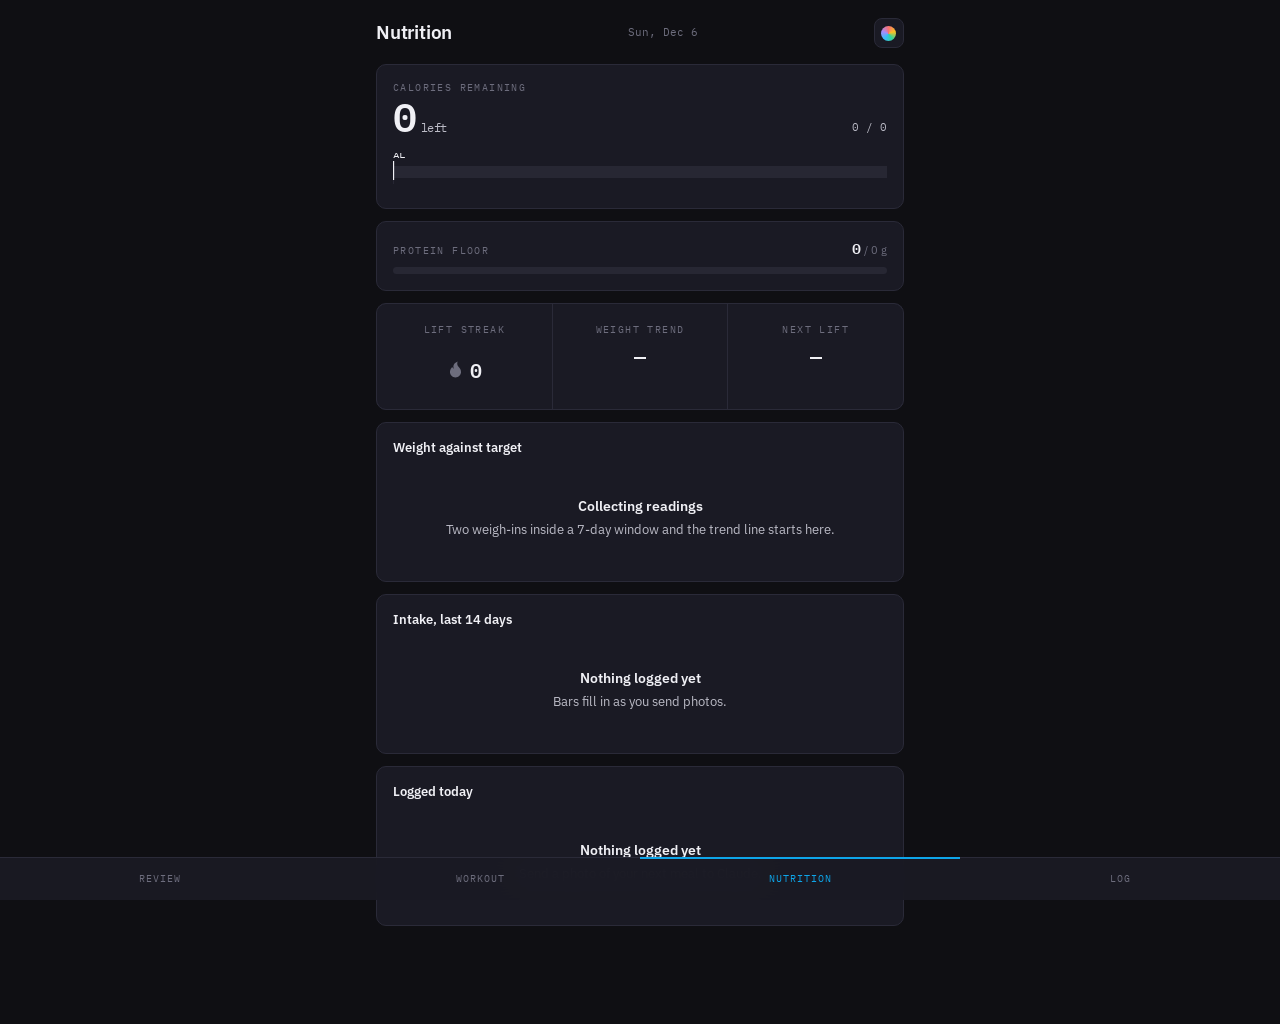
==== nutrition.html @ 232f8f1e "Home page is the review; exercises collapse; drop test session - index.html is now the review page a" ====
<!DOCTYPE html>
<html lang="en">
<head>
<meta charset="utf-8">
<meta name="viewport" content="width=device-width,initial-scale=1,viewport-fit=cover">
<meta name="apple-mobile-web-app-capable" content="yes">
<title>Nutrition</title>
<link rel="icon" href="assets/icon.svg" type="image/svg+xml">
<link rel="icon" href="assets/favicon-32.png" sizes="32x32">
<link rel="apple-touch-icon" href="assets/apple-touch-icon.png">
<link rel="preconnect" href="https://fonts.googleapis.com">
<link rel="preconnect" href="https://fonts.gstatic.com" crossorigin>
<link href="https://fonts.googleapis.com/css2?family=IBM+Plex+Mono:wght@400;500;600&family=IBM+Plex+Sans:wght@400;500;600&display=swap" rel="stylesheet">
<link rel="stylesheet" href="assets/app.css">
<script src="assets/theme.js"></script>
</head>
<body>

<div class="wrap">
  <header>
    <h1>Nutrition</h1>
    <span class="date" id="today"></span>
  </header>

  <section class="panel on" id="p-today">
    <div class="card">
      <div class="gauge-head">
        <div>
          <div class="eyebrow">Calories remaining</div>
          <div class="num gauge-big" id="remain">&mdash;</div>
        </div>
        <div class="gauge-right">
          <span id="eaten">0</span> / <span id="goal">0</span><br>
          <span id="provisional"></span>
        </div>
      </div>
      <div class="gauge"><svg id="gauge" viewBox="0 0 320 44" preserveAspectRatio="none" aria-hidden="true"></svg></div>
    </div>

    <div class="card">
      <div class="row">
        <span class="eyebrow">Protein floor</span>
        <span><span class="num" id="pnow">0</span> <span style="color:var(--ink-3);font-size:11px">/ <span id="pgoal">0</span> g</span></span>
      </div>
      <div class="pbar" id="pbar"><i style="width:0%"></i></div>
    </div>

    <div class="strip">
      <div>
        <span class="eyebrow">Lift streak</span>
        <div class="flamewrap">
          <svg class="flame" id="flame" viewBox="0 0 24 24" aria-hidden="true">
            <path class="outer" d="M12 22c3.9 0 7-3 7-6.8 0-2.6-1.3-4.3-2.6-5.9-1.1-1.4-2.2-2.7-2.2-4.6 0-.9.2-1.8.5-2.7-3.2 1.2-5.4 3.6-5.4 6.2 0 1 .3 1.9.7 2.7-1-.4-1.8-1.2-2.2-2.2C6.6 10 5 12.2 5 15.2 5 19 8.1 22 12 22z"/>
            <path class="inner" d="M12 22c1.9 0 3.5-1.5 3.5-3.4 0-1.3-.7-2.2-1.4-3-.6-.7-1.1-1.4-1.1-2.4 0-.5.1-.9.3-1.4-1.7.6-2.9 1.9-2.9 3.3 0 .5.1 1 .4 1.4-.5-.2-.9-.6-1.2-1.1-.6.8-1.1 1.9-1.1 3.2 0 1.9 1.6 3.4 3.5 3.4z"/>
          </svg>
          <span class="num" id="streak">0</span>
        </div>
      </div>
      <div><span class="eyebrow">Weight trend</span><span class="num" id="wtrend">&mdash;</span></div>
      <div><span class="eyebrow">Next lift</span><span class="num" id="nextlift">&mdash;</span></div>
    </div>

    <div class="card">
      <h2>Weight against target</h2>
      <div id="weightchart"></div>
    </div>

    <div class="card">
      <h2>Intake, last 14 days</h2>
      <div id="calchart"></div>
    </div>

    <div class="card">
      <h2>Logged today</h2>
      <div id="todaylist"></div>
    </div>
  </section>

  <section class="panel" id="p-log">
    <div id="loglist"></div>
  </section>

</div>

<nav>
  <a href="index.html">Review</a>
  <a href="workout.html">Workout</a>
  <button class="on" data-p="today">Nutrition</button>
  <button data-p="log">Log</button>
</nav>

<script src="assets/data.js"></script>
<script>
function showTab(name) {
  document.querySelectorAll('nav button').forEach(x => x.classList.toggle('on', x.dataset.p === name));
  document.querySelectorAll('.panel').forEach(x => x.classList.toggle('on', x.id === 'p-' + name));
  window.scrollTo(0, 0);
}
document.querySelectorAll('nav button').forEach(b => b.onclick = () => {
  showTab(b.dataset.p);
  history.replaceState(null, '', '#' + b.dataset.p);
});

// Deep links resolve before any fetch runs. Coming back from workout.html to
// nutrition.html#log lands on the Log tab immediately, and stays there even if the
// data load is slow or fails outright.
if (location.hash === '#log') showTab('log');

const css = v => getComputedStyle(document.documentElement).getPropertyValue(v).trim();

// Streak, computed here rather than read from state.json. state.json is a
// cache for the widget and goes stale the moment a day passes without a write.
// The month file is the truth, so the dashboard counts from it directly.
// dates arrives newest first. Today in progress does not break the streak.
function computeStreak(nutrition, dates, proteinGoal) {
  if (!proteinGoal) return 0;
  let n = 0;
  for (let i = 0; i < dates.length; i++) {
    const entries = (nutrition[dates[i]] || {}).entries || [];
    const met = entries.length > 0 && dayTotals(entries).pro >= proteinGoal;
    if (met) n++;
    else if (i === 0) continue;
    else break;
  }
  return n;
}

// Training streak: consecutive scheduled lift days with a logged session.
// Add-ins and off-day sessions neither count nor break it. Today in progress
// never breaks it. This is what the flame shows now; the nutrition streak
// above is dormant, kept for when food logging comes back.
function computeLiftStreak(workouts, config) {
  const lift = (config.schedule || {}).lift || ['Mon', 'Wed', 'Fri'];
  const names = ['Sun', 'Mon', 'Tue', 'Wed', 'Thu', 'Fri', 'Sat'];
  const did = iso => (workouts[iso] || []).some(s => s.feel !== 'skipped' && (s.exercises || []).length);
  const today = isoDate(new Date());
  const d = new Date();
  let n = 0;
  for (let i = 0; i < 120; i++) {
    const iso = isoDate(d);
    if (lift.includes(names[d.getDay()])) {
      if (did(iso)) n++;
      else if (iso !== today) break;
    }
    d.setDate(d.getDate() - 1);
  }
  return n;
}

function nextLiftDay(config) {
  const lift = (config.schedule || {}).lift || [];
  const names = ['Sun', 'Mon', 'Tue', 'Wed', 'Thu', 'Fri', 'Sat'];
  const now = new Date();
  for (let i = 0; i < 7; i++) {
    const d = new Date(now);
    d.setDate(d.getDate() + i);
    if (lift.includes(names[d.getDay()])) return i === 0 ? 'Today' : names[d.getDay()];
  }
  return '\u2014';
}

// Signature element: a chart-recorder scale. Ticks every 500 kcal, a filled
// track for what's eaten, and a hard marker at the goal.
function drawGauge(eaten, goal) {
  const W = 320, BASE = 30, H = 12;
  const max = Math.max(goal * 1.15, eaten * 1.05, 1);
  const x = v => Math.min(v / max, 1) * W;
  const over = eaten > goal;
  let s = `<rect x="0" y="${BASE - H}" width="${W}" height="${H}" fill="${css('--track')}"/>`;
  s += `<rect x="0" y="${BASE - H}" width="${x(Math.min(eaten, goal))}" height="${H}" fill="${css('--signal')}"/>`;
  if (over) s += `<rect x="${x(goal)}" y="${BASE - H}" width="${x(eaten) - x(goal)}" height="${H}" fill="${css('--over')}"/>`;
  for (let v = 0; v <= max; v += 500) {
    const tall = v % 1000 === 0;
    s += `<line x1="${x(v)}" y1="${BASE}" x2="${x(v)}" y2="${BASE + (tall ? 6 : 3)}" stroke="${css('--rule')}" stroke-width="1"/>`;
    if (tall && v > 0) s += `<text x="${x(v)}" y="${BASE + 15}" font-family="IBM Plex Mono,monospace" font-size="7" fill="${css('--ink-3')}" text-anchor="middle">${v / 1000}k</text>`;
  }
  s += `<line x1="${x(goal)}" y1="${BASE - H - 5}" x2="${x(goal)}" y2="${BASE + 2}" stroke="${css('--ink')}" stroke-width="1.5"/>`;
  s += `<text x="${x(goal)}" y="${BASE - H - 8}" font-family="IBM Plex Mono,monospace" font-size="7" fill="${css('--ink')}" text-anchor="middle">GOAL</text>`;
  document.getElementById('gauge').innerHTML = s;
}

// Actual 7-day rolling average against the target slope. This is the only
// signal that sets the calorie number, so it gets its own chart.
function drawWeight(el, trend, startLb, lbPerWeek) {
  if (trend.length < 2) {
    el.innerHTML = '<div class="empty"><b>Collecting readings</b>Two weigh-ins inside a 7-day window and the trend line starts here.</div>';
    return;
  }
  const W = 320, H = 108, P = 26;
  const t0 = new Date(trend[0].date), t1 = new Date(trend[trend.length - 1].date);
  const span = Math.max((t1 - t0) / 86400000, 1);
  const base = startLb || trend[0].lb;
  const target = d => base + (lbPerWeek / 7) * d;

  const days = trend.map(p => (new Date(p.date) - t0) / 86400000);
  const all = trend.map(p => p.lb).concat([target(0), target(span)]);
  const lo = Math.min(...all) - 0.6, hi = Math.max(...all) + 0.6;

  const x = d => P + (d / span) * (W - P - 8);
  const y = v => H - 20 - ((v - lo) / (hi - lo)) * (H - 34);

  const line = trend.map((p, i) => `${x(days[i])},${y(p.lb)}`).join(' ');
  const tline = `${x(0)},${y(target(0))} ${x(span)},${y(target(span))}`;

  let s = `<svg class="chart" viewBox="0 0 ${W} ${H}">`;
  [hi, (hi + lo) / 2, lo].forEach(v => {
    s += `<line x1="${P}" y1="${y(v)}" x2="${W - 8}" y2="${y(v)}" stroke="${css('--rule')}" stroke-width=".5"/>`;
    s += `<text x="${P - 5}" y="${y(v) + 3}" font-family="IBM Plex Mono,monospace" font-size="8" fill="${css('--ink-3')}" text-anchor="end">${v.toFixed(1)}</text>`;
  });
  s += `<polyline points="${tline}" fill="none" stroke="${css('--ink-3')}" stroke-width="1.5" stroke-dasharray="4 3"/>`;
  s += `<polyline points="${line}" fill="none" stroke="${css('--signal')}" stroke-width="2" stroke-linejoin="round"/>`;
  trend.forEach((p, i) => { s += `<circle cx="${x(days[i])}" cy="${y(p.lb)}" r="2.5" fill="${css('--signal')}"/>`; });
  s += '</svg>';

  const last = trend[trend.length - 1].lb, want = target(span);
  const gap = last - want;
  s += `<div class="chart-legend">
    <span><i style="background:${css('--signal')}"></i>Actual</span>
    <span><i style="background:${css('--ink-3')}"></i>Target ${lbPerWeek}/wk</span>
  </div>
  <div class="delta" style="margin-top:7px">Trend <b>${last.toFixed(1)} lb</b>, ${Math.abs(gap).toFixed(1)} ${gap >= 0 ? 'above' : 'below'} target pace.</div>`;
  el.innerHTML = s;
}

function drawCalories(el, dates, nutrition, goal) {
  const series = dates.slice().reverse().map(d => ({ d, cal: dayTotals((nutrition[d] || {}).entries).cal }));
  if (!series.some(p => p.cal > 0)) {
    el.innerHTML = '<div class="empty"><b>Nothing logged yet</b>Bars fill in as you send photos.</div>';
    return;
  }
  const W = 320, H = 96, TOP = 8, BOT = 16;
  const max = Math.max(goal * 1.2, ...series.map(p => p.cal), 1);
  const gap = W / series.length, bw = gap * 0.62;
  const y = v => TOP + (1 - v / max) * (H - TOP - BOT);
  const floor = y(max * 0.04);

  let s = `<svg class="chart" viewBox="0 0 ${W} ${H}">`;
  series.forEach((p, i) => {
    const cx = gap * i + (gap - bw) / 2;
    s += `<rect x="${cx}" y="${floor}" width="${bw}" height="${Math.max(H - BOT - floor, 0)}" fill="${css('--track')}" rx="1.5"/>`;
    if (p.cal > 0) s += `<rect x="${cx}" y="${y(p.cal)}" width="${bw}" height="${H - BOT - y(p.cal)}" fill="${css('--signal')}" rx="1.5"/>`;
    if (i % 3 === 0) s += `<text x="${cx + bw / 2}" y="${H - 4}" font-family="IBM Plex Mono,monospace" font-size="7" fill="${css('--ink-3')}" text-anchor="middle">${p.d.slice(8)}</text>`;
  });
  s += `<line x1="0" y1="${y(goal)}" x2="${W}" y2="${y(goal)}" stroke="${css('--ink')}" stroke-width="1" stroke-dasharray="3 3"/>`;
  s += `<text x="${W - 2}" y="${y(goal) - 4}" font-family="IBM Plex Mono,monospace" font-size="7" fill="${css('--ink')}" text-anchor="end">GOAL</text>`;
  s += '</svg>';

  const logged = series.filter(p => p.cal > 0);
  const avg = Math.round(logged.reduce((a, p) => a + p.cal, 0) / logged.length);
  s += `<div class="delta" style="margin-top:9px">Average <b>${avg.toLocaleString()}</b> across ${logged.length} logged ${logged.length === 1 ? 'day' : 'days'}.</div>`;
  el.innerHTML = s;
}

function foodRow(e) {
  return `<div class="entry">
    <div><div class="desc">${e.description}</div>
    <div class="meta">${e.time || 'intake'}${e.confidence === 'low' ? '<span class="flag">est</span>' : ''}</div></div>
    <div class="vals"><b>${e.calories}</b><span>${e.protein_g}g protein</span></div>
  </div>`;
}

function workoutRow(s) {
  const n = (s.exercises || []).length;
  const sets = (s.exercises || []).reduce((a, e) => a + (e.sets || []).length, 0);
  return `<div class="entry out">
    <div><div class="desc">${s.title || 'Session'}</div>
    <div class="meta">${s.feel === 'skipped' ? 'skipped' : 'felt ' + (s.feel || 'ok')}</div></div>
    <div class="vals"><b>${n}</b><span>${sets} sets</span></div>
  </div>`;
}

function healthRow(h) {
  const bits = [];
  if (h.steps) bits.push(h.steps.toLocaleString() + ' steps');
  if (h.body_mass_lb > 0) bits.push(h.body_mass_lb + ' lb');
  return `<div class="entry out">
    <div><div class="desc">Daily activity</div>
    <div class="meta">${bits.join(' \u00b7 ') || 'watch data'}</div></div>
    <div class="vals"><b>${Math.round(h.active_energy_kcal || 0)}</b><span>active kcal</span></div>
  </div>`;
}

(async function () {
  const now = new Date();
  const todayISO = isoDate(now);
  document.getElementById('today').textContent = prettyDate(todayISO);

  const { state, config, nutrition, workouts, health, dates } = await loadWindow();

  // Today's totals come from the month file, not from state.json. state.json
  // only refreshes when Claude writes, so on a day with nothing logged yet it
  // still holds the last logged day and the gauge shows a stale number.
  const todayEntries = (nutrition[todayISO] || {}).entries || [];
  const totals = dayTotals(todayEntries);

  const goal  = state.calorie_goal   || (config.targets || {}).calories  || 0;
  const pg    = state.protein_goal_g || (config.targets || {}).protein_g || 0;
  const eaten = totals.cal;
  const pn    = totals.pro;
  const rem   = goal - eaten;

  const el = document.getElementById('remain');
  el.textContent = Math.abs(rem).toLocaleString();
  el.insertAdjacentHTML('beforeend', `<span class="gauge-unit">${rem < 0 ? 'over' : 'left'}</span>`);
  if (rem < 0) el.classList.add('over');

  document.getElementById('eaten').textContent = eaten.toLocaleString();
  document.getElementById('goal').textContent = goal.toLocaleString();
  if (state.provisional_targets || (config.targets || {}).provisional) {
    document.getElementById('provisional').innerHTML = '<span class="flag">provisional</span>';
  }
  drawGauge(eaten, goal);

  document.getElementById('pnow').textContent = pn;
  document.getElementById('pgoal').textContent = pg;
  document.getElementById('pbar').querySelector('i').style.width = Math.min(pg ? pn / pg * 100 : 0, 100) + '%';

  // Flame heats up as the lift-day streak grows. Zero stays cold and gray.
  // Three lift days a week, so 6 is two straight weeks and 12 is a month.
  const days = computeLiftStreak(workouts, config);
  document.getElementById('streak').textContent = days;
  const flame = document.getElementById('flame');
  if (days >= 12) flame.classList.add('lit', 'hot', 'blazing');
  else if (days >= 6) flame.classList.add('lit', 'hot');
  else if (days >= 1) flame.classList.add('lit');

  document.getElementById('nextlift').textContent = nextLiftDay(config);

  const trend = rollingTrend(weightSeries(health));
  document.getElementById('wtrend').textContent =
    trend.length ? trend[trend.length - 1].lb.toFixed(1) : '\u2014';
  drawWeight(
    document.getElementById('weightchart'),
    trend,
    (config.profile || {}).starting_weight_lb,
    (config.targets || {}).weight_gain_lb_per_week || 0.35
  );
  drawCalories(document.getElementById('calchart'), dates, nutrition, goal);

  document.getElementById('todaylist').innerHTML =
    todayEntries.length
      ? todayEntries.map(foodRow).join('')
      : '<div class="empty"><b>Nothing logged yet</b>Send a photo of your next meal to Claude.</div>';

  // Merged log: intake and output side by side, newest day first
  const active = dates.filter(d => nutrition[d] || workouts[d] || health[d]);
  document.getElementById('loglist').innerHTML = active.length ? active.map(d => {
    const food = (nutrition[d] || {}).entries || [];
    const tot = dayTotals(food);
    const out = Math.round((health[d] || {}).active_energy_kcal || 0);

    const sums = [];
    if (tot.cal) sums.push(`<span class="sum-in">IN ${tot.cal.toLocaleString()} \u00b7 ${tot.pro}g</span>`);
    if (out) sums.push(`<span class="sum-out">OUT ${out.toLocaleString()}</span>`);

    const rows = food.map(foodRow).join('')
      + (workouts[d] || []).map(workoutRow).join('')
      + (health[d] ? healthRow(health[d]) : '');

    return `<div class="card daygroup">
      <div class="eyebrow"><span>${prettyDate(d)}</span><span class="sums">${sums.join('')}</span></div>
      ${rows}
    </div>`;
  }).join('') : '<div class="card"><div class="empty"><b>No history yet</b>Days appear here as intake and activity come in.</div></div>';
})();

</script>
</body>
</html>
---- assets/app.css ----
/* ===================================================================
   Bulk Manager stylesheet
   Every colour routes through a CSS custom property, so a theme is a
   single attribute swap on <html data-theme="...">. assets/theme.js
   owns the switching and writes the gecko palette inline at runtime.
   =================================================================== */

/* ---------- THEMES ---------- */
:root,
html[data-theme="dark"]{
  --paper:#0F0F13;
  --card:#1A1A24;
  --ink:#F0F0F5;
  --ink-2:#BBBBC6;
  --ink-3:#6D6D7D;
  --rule:#2A2A38;
  --track:#272733;
  --signal:#0EA5E9;
  --protein:#22D3A0;
  --burn:#F59E0B;
  --over:#F87171;
  --navbg:rgba(26,26,36,.93);
}

html[data-theme="light"]{
  --paper:#F6F3EC;
  --card:#FFFFFF;
  --ink:#16161C;
  --ink-2:#4A4A55;
  --ink-3:#8B8474;
  --rule:#DDD6C7;
  --track:#EBE6DA;
  --signal:#0369A1;
  --protein:#0F9D6F;
  --burn:#B45309;
  --over:#DC2626;
  --navbg:rgba(255,255,255,.93);
}

html[data-theme="sepia"]{
  --paper:#1B1510;
  --card:#2A211A;
  --ink:#F2E7D6;
  --ink-2:#C9B8A0;
  --ink-3:#8B7A66;
  --rule:#3F332A;
  --track:#3A2F26;
  --signal:#E0A458;
  --protein:#86C98B;
  --burn:#F0B429;
  --over:#E08A7A;
  --navbg:rgba(42,33,26,.93);
}

/* gecko writes its variables inline on <html> at runtime */

/* Difficulty colours stay fixed across every theme. The whole point of a
   colour-coded effort scale is that the colours mean the same thing on
   Tuesday in the dark theme as they did on Monday in the light one. */
:root{
  --d0:#3B82F6;  /* easy    */
  --d1:#22A06B;  /* mod     */
  --d2:#EAB308;  /* hard    */
  --d3:#F97316;  /* v.hard  */
  --d4:#DC2626;  /* max     */
  --r:10px;
}

*{box-sizing:border-box;margin:0;padding:0;-webkit-tap-highlight-color:transparent}

body{
  font-family:'IBM Plex Sans',system-ui,sans-serif;
  background:var(--paper);
  color:var(--ink);
  -webkit-font-smoothing:antialiased;
  padding-bottom:78px;
  line-height:1.45;
  transition:background-color .3s ease,color .3s ease;
}

.wrap{max-width:560px;margin:0 auto;padding:18px 16px 8px}

.eyebrow{
  font-family:'IBM Plex Mono',monospace;
  font-size:10px;letter-spacing:.14em;text-transform:uppercase;color:var(--ink-3);
}
.num{font-family:'IBM Plex Mono',monospace;font-variant-numeric:tabular-nums;font-weight:600}
h1{font-size:19px;font-weight:600;letter-spacing:-.01em}
h2{font-size:13px;font-weight:600;margin-bottom:12px}

header{display:flex;justify-content:space-between;align-items:baseline;margin-bottom:16px}
header .date{font-family:'IBM Plex Mono',monospace;font-size:11px;color:var(--ink-3)}

.card{
  background:var(--card);
  border:1px solid var(--rule);
  border-radius:var(--r);
  padding:16px;
  margin-bottom:12px;
}

/* ---------- theme picker ---------- */
.themebtn{
  width:30px;height:30px;flex:none;border-radius:8px;
  background:var(--card);border:1px solid var(--rule);
  cursor:pointer;display:flex;align-items:center;justify-content:center;
  padding:0;
}
.themebtn:active{transform:scale(.93)}
.themebtn .dot{
  width:15px;height:15px;border-radius:50%;
  background:conic-gradient(#F87171,#FBBF24,#34D399,#38BDF8,#A78BFA,#F87171);
  display:block;
}
.thememenu{
  position:fixed;top:0;right:12px;z-index:70;
  background:var(--card);border:1px solid var(--rule);
  border-radius:12px;padding:6px;min-width:180px;
  box-shadow:0 12px 34px rgba(0,0,0,.35);
}
.thememenu button{
  display:flex;align-items:center;gap:10px;width:100%;
  background:none;border:0;color:var(--ink);cursor:pointer;
  padding:10px 12px;border-radius:8px;font-size:14px;text-align:left;
  font-family:inherit;
}
.thememenu button.sel{color:var(--signal);font-weight:600}
.thememenu .swat{
  width:17px;height:17px;border-radius:50%;flex:none;
  border:1px solid var(--rule);
}
.themescrim{position:fixed;inset:0;z-index:69;background:transparent}

.gauge-head{display:flex;justify-content:space-between;align-items:flex-end;margin-bottom:12px}
.gauge-big{font-size:40px;line-height:1;letter-spacing:-.02em}
.gauge-big.over{color:var(--over)}
.gauge-unit{font-size:12px;color:var(--ink-2);margin-left:5px;font-weight:400}
.gauge-right{text-align:right;font-size:11px;color:var(--ink-2);font-family:'IBM Plex Mono',monospace}
.gauge svg{width:100%;height:44px;display:block}

.pbar{height:7px;background:var(--track);border-radius:4px;overflow:hidden;margin-top:8px}
.pbar > i{display:block;height:100%;background:var(--protein);border-radius:4px;transition:width .4s ease}
.row{display:flex;justify-content:space-between;align-items:baseline;font-size:12px}
.row .num{font-size:15px}

.strip{display:grid;grid-template-columns:repeat(3,1fr);gap:1px;background:var(--rule);border:1px solid var(--rule);border-radius:var(--r);overflow:hidden;margin-bottom:12px}
.strip div{background:var(--card);padding:12px 8px;text-align:center}
.strip .num{display:block;font-size:20px;margin-top:3px}

.flamewrap{display:flex;align-items:center;justify-content:center;gap:5px;margin-top:2px}
.flame{width:19px;height:19px;flex:none;display:block}
.flame .outer{fill:var(--ink-3)}
.flame .inner{fill:none}
.flame.lit .outer{fill:#E09A3C}
.flame.lit .inner{fill:#F5D27A}
.flame.hot .outer{fill:#E2762A}
.flame.hot .inner{fill:#F7B65C}
.flame.blazing .outer{fill:#D8452E}
.flame.blazing .inner{fill:#F79A3C}
.flame.blazing{filter:drop-shadow(0 0 5px rgba(216,69,46,.5));animation:flicker 2.4s ease-in-out infinite}
@keyframes flicker{0%,100%{transform:scale(1)}50%{transform:scale(1.07)}}
.flamewrap .num{font-size:20px}

.chart{width:100%;display:block;overflow:visible}
.chart-legend{display:flex;gap:14px;margin-top:9px;font-family:'IBM Plex Mono',monospace;font-size:9px;letter-spacing:.08em;text-transform:uppercase;color:var(--ink-3)}
.chart-legend i{display:inline-block;width:13px;height:2px;vertical-align:3px;margin-right:5px}
.delta{font-family:'IBM Plex Mono',monospace;font-size:11px;color:var(--ink-2)}
.delta b{color:var(--ink)}

.entry{
  position:relative;display:flex;justify-content:space-between;gap:12px;
  padding:11px 0 11px 13px;border-bottom:1px solid var(--rule);
}
.entry:last-child{border-bottom:0;padding-bottom:2px}
.entry::before{
  content:'';position:absolute;left:0;top:12px;bottom:12px;
  width:3px;border-radius:2px;background:var(--signal);
}
.entry.out::before{background:var(--burn)}
.entry:last-child::before{bottom:6px}
.entry .desc{font-size:13px}
.entry .meta{font-size:11px;color:var(--ink-3);font-family:'IBM Plex Mono',monospace;margin-top:2px}
.entry .vals{text-align:right;white-space:nowrap;font-family:'IBM Plex Mono',monospace;font-size:12px}
.entry .vals b{display:block;font-size:14px;font-weight:600}
.entry .vals span{color:var(--protein)}
.entry.out .vals b{color:var(--burn)}
.entry.out .vals span{color:var(--ink-3)}

.daygroup > .eyebrow{
  display:flex;justify-content:space-between;gap:10px;
  padding-bottom:7px;border-bottom:1px solid var(--rule);margin-bottom:2px;
}
.daygroup .sums span + span{margin-left:9px}
.sum-in{color:var(--signal)}
.sum-out{color:var(--burn)}

.empty{text-align:center;padding:26px 16px;color:var(--ink-2);font-size:13px}
.empty b{display:block;color:var(--ink);font-size:14px;margin-bottom:4px;font-weight:600}

.flag{
  display:inline-block;font-family:'IBM Plex Mono',monospace;font-size:9px;
  letter-spacing:.08em;text-transform:uppercase;padding:2px 6px;border-radius:3px;
  background:rgba(180,120,20,.18);color:var(--burn);
  margin-left:6px;vertical-align:1px;
}

nav{
  position:fixed;bottom:0;left:0;right:0;z-index:10;
  background:var(--navbg);backdrop-filter:blur(14px);
  border-top:1px solid var(--rule);display:flex;
  padding-bottom:env(safe-area-inset-bottom);
}
nav button,nav a{
  flex:1;background:none;border:0;padding:13px 4px 14px;cursor:pointer;
  font-family:'IBM Plex Mono',monospace;font-size:10px;letter-spacing:.1em;
  text-transform:uppercase;color:var(--ink-3);text-decoration:none;text-align:center;
  border-top:2px solid transparent;margin-top:-1px;
}
nav button.on,nav a.on{color:var(--signal);border-top-color:var(--signal)}
nav button:focus-visible,nav a:focus-visible{outline:2px solid var(--signal);outline-offset:-2px}

.panel{display:none}
.panel.on{display:block}

button.action{
  width:100%;padding:14px;border:0;border-radius:var(--r);
  background:var(--ink);color:var(--paper);font-family:'IBM Plex Sans',sans-serif;
  font-size:14px;font-weight:600;cursor:pointer;
}
button.action:active{opacity:.85}
button.action.done{background:var(--protein);color:#fff}

/* The two-frame exercise demo is the one animation worth keeping under
   reduced motion, so it is exempted below. Everything else stops. */
@media (prefers-reduced-motion:reduce){
  *{transition:none!important;animation:none!important}
  .demo img.f1{animation:framecycle 3.2s steps(1,end) infinite!important}
}
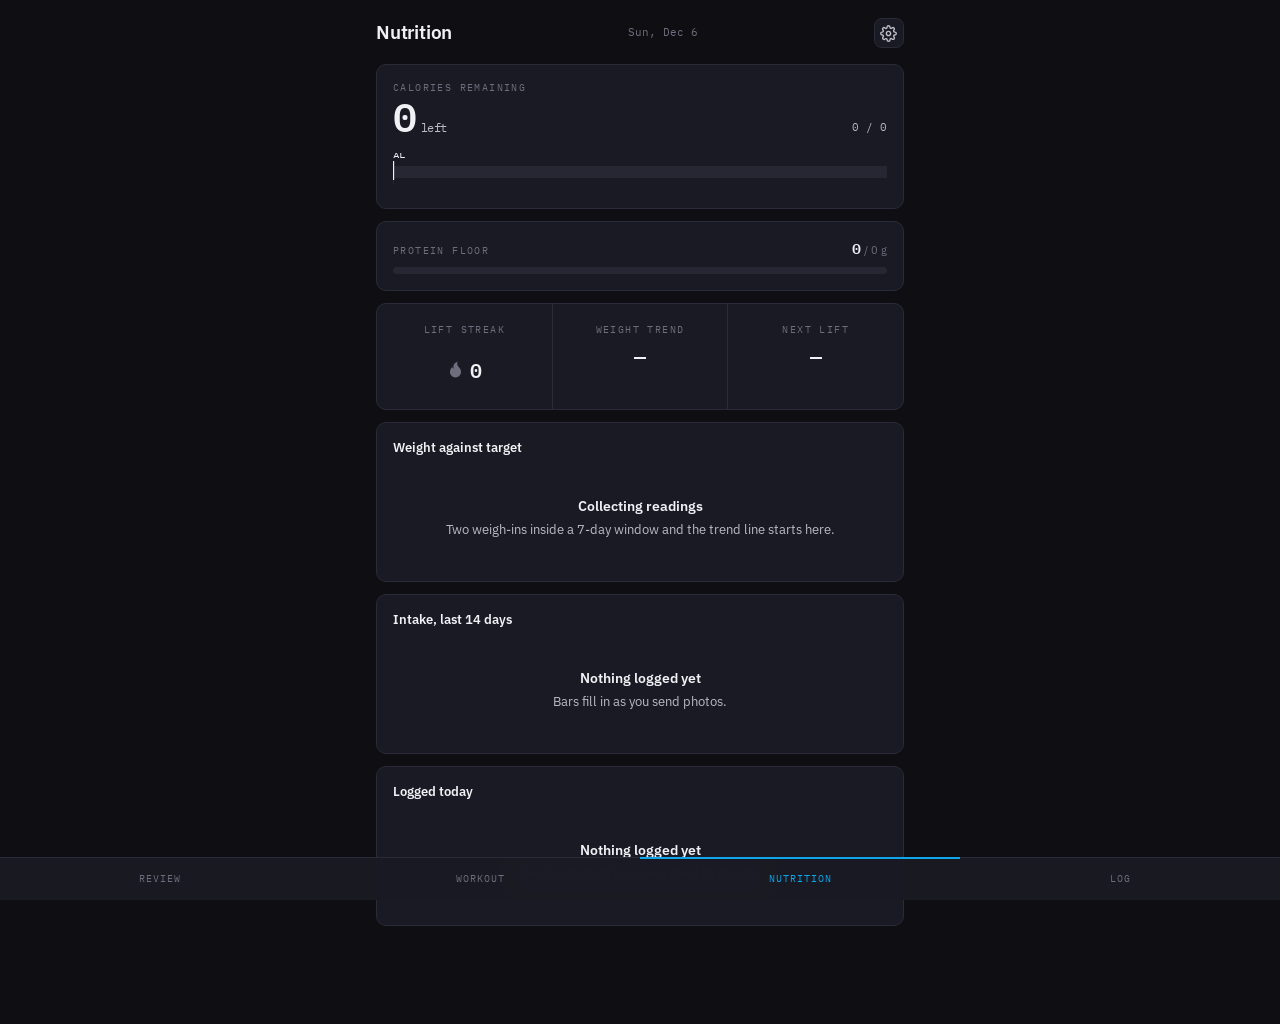
==== commit 8f6bf45f: "Theme dot becomes the shared settings gear (Look and Flag) The dot beside the date is now a gear tha" ====
--- a/nutrition.html
+++ b/nutrition.html
@@ -365,5 +365,6 @@
 })();
 
 </script>
+<script src="https://feirzen.github.io/flag-hub/kit/kit.js" data-app="bulk-manager" data-name="Bulk Manager" data-longpress="off" defer></script>
 </body>
 </html>
--- a/assets/app.css
+++ b/assets/app.css
@@ -107,29 +107,17 @@
   padding:0;
 }
 .themebtn:active{transform:scale(.93)}
-.themebtn .dot{
-  width:15px;height:15px;border-radius:50%;
-  background:conic-gradient(#F87171,#FBBF24,#34D399,#38BDF8,#A78BFA,#F87171);
-  display:block;
-}
-.thememenu{
-  position:fixed;top:0;right:12px;z-index:70;
-  background:var(--card);border:1px solid var(--rule);
-  border-radius:12px;padding:6px;min-width:180px;
-  box-shadow:0 12px 34px rgba(0,0,0,.35);
-}
-.thememenu button{
-  display:flex;align-items:center;gap:10px;width:100%;
-  background:none;border:0;color:var(--ink);cursor:pointer;
-  padding:10px 12px;border-radius:8px;font-size:14px;text-align:left;
-  font-family:inherit;
-}
-.thememenu button.sel{color:var(--signal);font-weight:600}
-.thememenu .swat{
-  width:17px;height:17px;border-radius:50%;flex:none;
-  border:1px solid var(--rule);
-}
-.themescrim{position:fixed;inset:0;z-index:69;background:transparent}
+.themebtn.gear{color:var(--ink-2)}
+.themebtn.gear svg{transition:transform .55s cubic-bezier(.175,.885,.32,1.275)}
+
+/* the shared kit (gear tray, Look panel, flags) reads these names */
+:root{
+  --bg:var(--paper);--surface:var(--card);--surface2:var(--track);
+  --border:var(--rule);--border2:var(--ink-3);--text:var(--ink);
+  --dim:var(--ink-2);--muted:var(--ink-3);--accent:var(--signal);
+  --ok:var(--protein);--bad:var(--over);--star:var(--burn);
+}
+
 
 .gauge-head{display:flex;justify-content:space-between;align-items:flex-end;margin-bottom:12px}
 .gauge-big{font-size:40px;line-height:1;letter-spacing:-.02em}
